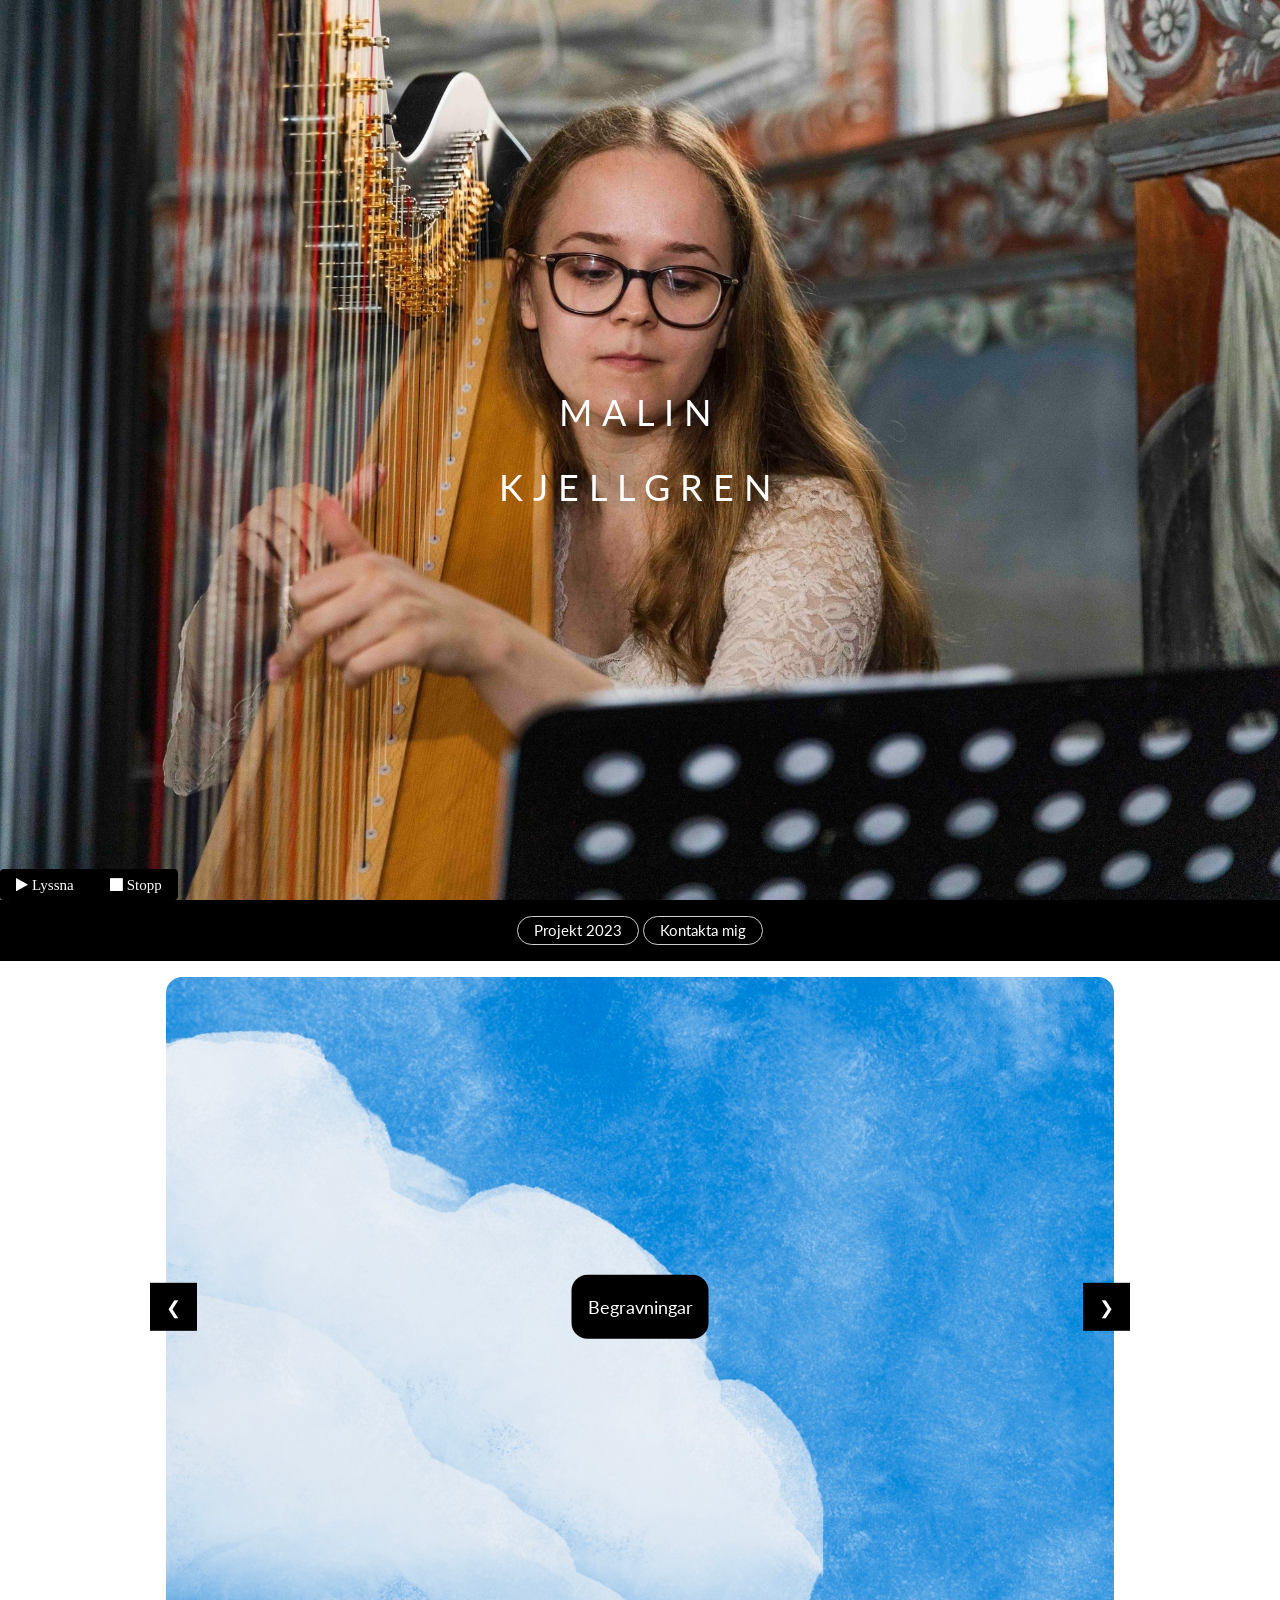
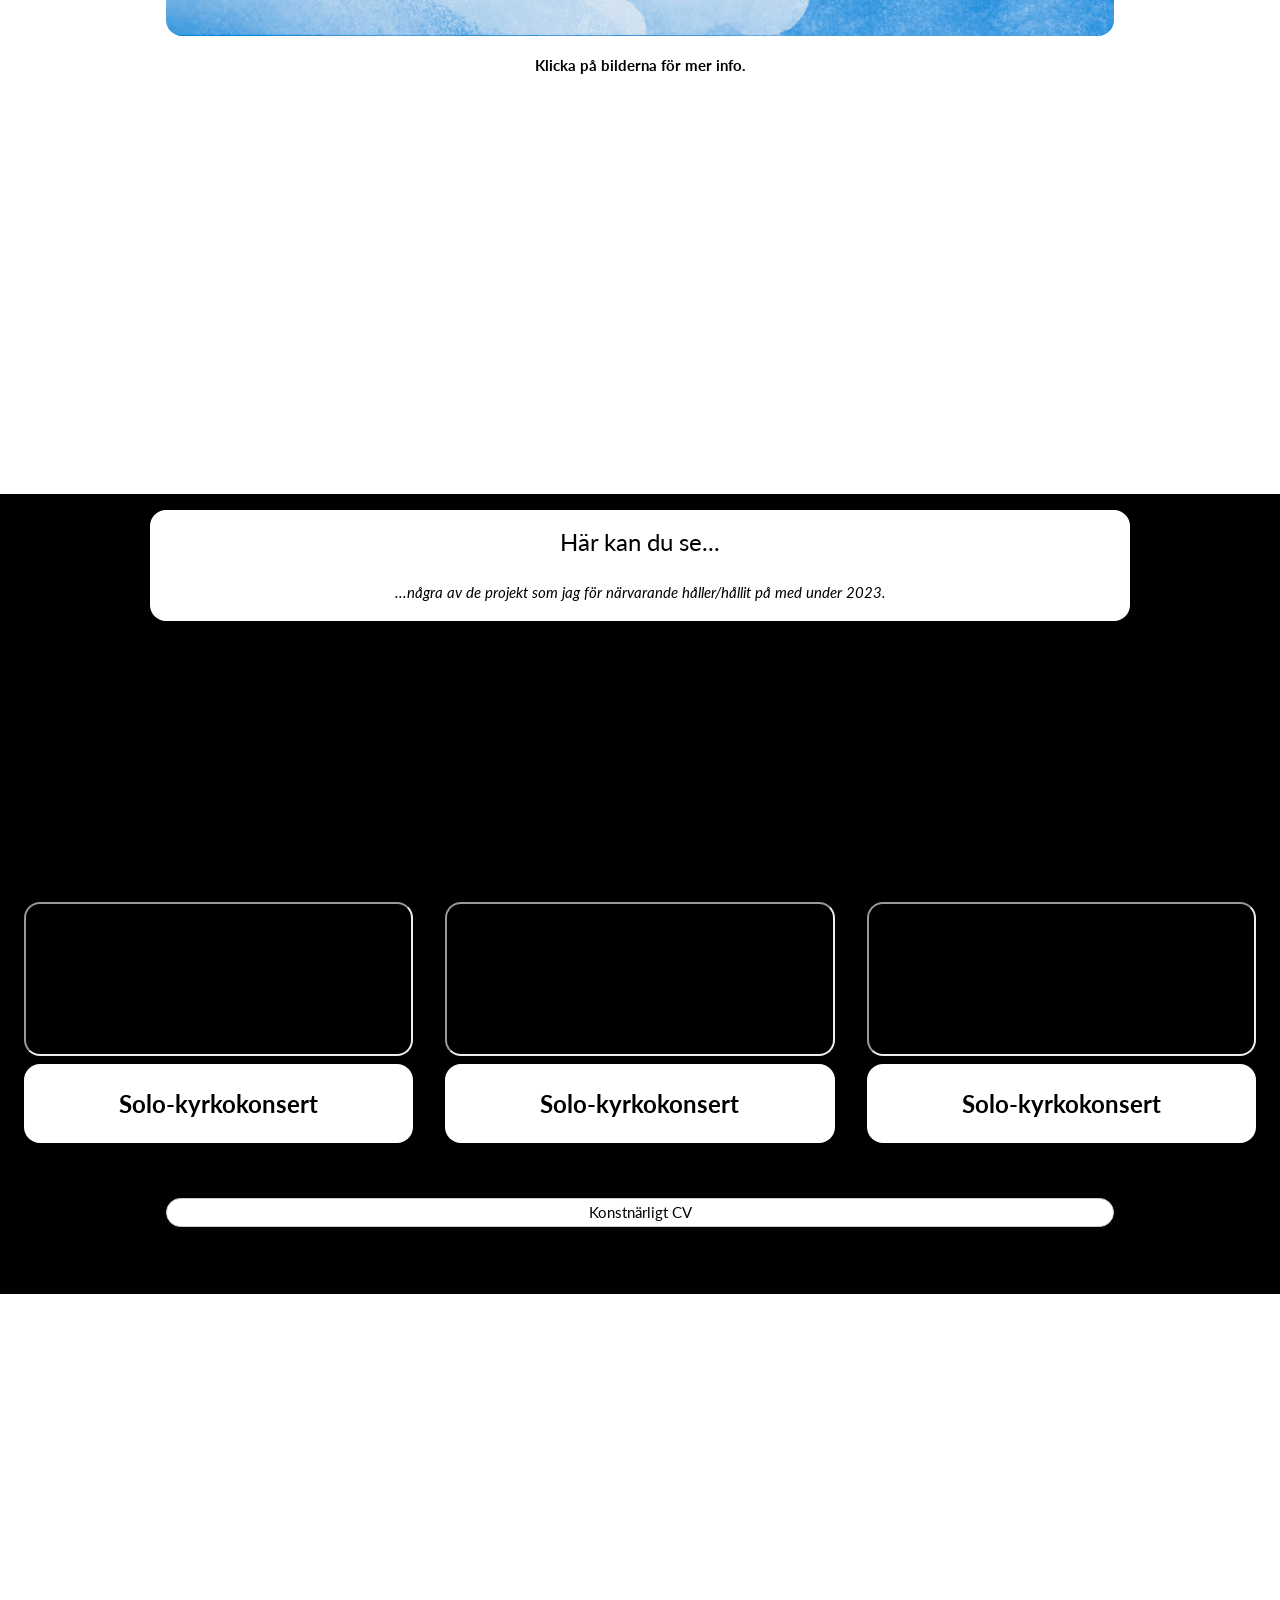
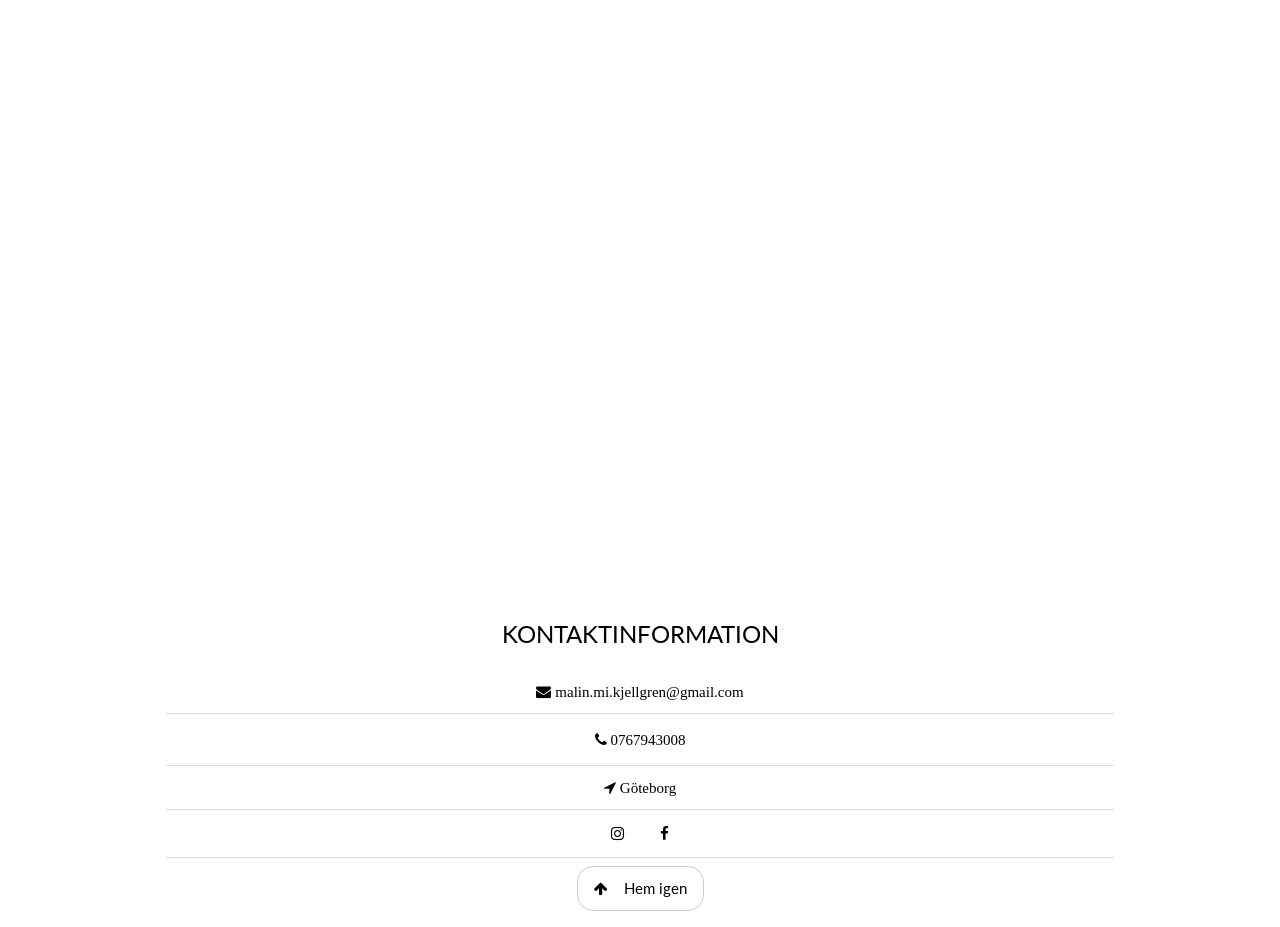
==== index.html @ 0e4f987b "Rename mainHemsida.html to index.html" ====
<!DOCTYPE html>
<html>
<head>
<script src="https://ajax.googleapis.com/ajax/libs/jquery/3.6.4/jquery.min.js"></script>
<title>Malin Kjellgren</title>
<meta charset="UTF-8">
<meta name="viewport" content="width=device-width, initial-scale=1">
<link rel="stylesheet" href="https://www.w3schools.com/w3css/4/w3.css">
<link rel="stylesheet" href="https://fonts.googleapis.com/css?family=Lato">
<link rel="stylesheet" href="https://cdnjs.cloudflare.com/ajax/libs/font-awesome/4.7.0/css/font-awesome.min.css">
<link rel="stylesheet" href="https://www.w3schools.com/lib/w3-colors-flat.css">
<link rel="stylesheet" href="https://www.w3schools.com/lib/w3-colors-metro.css">
<link rel="stylesheet" href="malin.css">

</head>
<body>




<!-- First Parallax Image with Logo Text -->
<div class="bgimg-1 w3-display-container" id="home">
<!-- knappar -->
<div class="w3-black w3-round w3-display-bottomleft">
    <audio id="audio">
      <source src="malinHarpaIfitsmagic.mp3" type="audio/mpeg">
    </audio>
    <button id="playPauseBTN" onclick="playPause()" class="fa fa-play w3-button w3-round-large w3-hover-white"> Lyssna</button>
    <button class="fa fa-stop w3-button w3-round-large w3-hover-white" onclick="stop()"> Stopp</button>
  </div>

  <div class="w3-display-middle" style="white-space:nowrap;">
    <!-- själva texten (malinkjellgren) -->
    <h1 class="w3-text-white w3-wide w3-animate-opacity w3-center">MALIN</h1>
    <h1 class="w3-text-white w3-wide w3-animate-opacity w3-center">KJELLGREN</h1>

  </div>
</div>

<!-- denna tar oss runt hemsidan -->

<div class="w3-top-middle w3-center w3-black " style="bottom:-16px">
  <a href="#portfolio" class="w3-black w3-hover-white w3-panel w3-border w3-round-xlarge w3-bar-item w3-button ">Projekt 2023</a>
  <a href="#kontakt" class="w3-panel w3-border w3-round-xlarge w3-black w3-hover-white w3-bar-item w3-button">Kontakta mig</a>
</div>

<!-- Container (About Section)
<div class="w3-container w3-white">
  <div class="w3-round w3-content w3-container w3-panel" id="mig">

    <h2 class="w3-center"><b>Jag spelar bland annat...</b></h2>
    </div>

        <!--javascr
    <p class="w3-center"><em>...Praesent tincidunt sed tellus ut rutrum. Sed vitae justo condimentum, porta lectus vitae, ultricies congue gravida diam non fringilla.</em></p>
-->



    <div class="w3-row"></div>

    </div>
  </div>


  <div class="w3-content w3-display-container">

  <div class="w3-display-container w3-margin mySlides w3-animate-fade">
    <a href="http://127.0.0.1:3000/exempel.html#begravningar"><img src="jpg/heaven2.jpg" class="w3-round-xlarge" style="width:100%">
    <div class="w3-black w3-round-xlarge w3-display-middle w3-large w3-container w3-padding-16 w3-text-white">
  Begravningar</a>
    </div>
  </div>

  <div class="w3-display-container mySlides w3-margin w3-animate-fade">
    <a href="http://127.0.0.1:3000/exempel.html#br%C3%B6llop"><img src="jpg/heaven3.jpg" class="w3-round-xlarge" style="width:100%">
    <div class="w3-black w3-round-xlarge w3-display-middle w3-large w3-container w3-padding-16 w3-text-white">
Bröllop</a>
    </div>
  </div>

  <div class="w3-display-container mySlides w3-margin w3-animate-fade">
    <a href="http://127.0.0.1:3000/exempel.html#dop"><img src="jpg/heaven.jpg" class="w3-round-xlarge" style="width:100%">
    <div class="w3-round-xlarge w3-black w3-display-middle w3-large w3-container w3-padding-16 w3-text-white">Konserter</a>
    </div>
  </div>





  <button class="w3-button w3-hover-white w3-display-left w3-black w3-large" onclick="plusDivs(-1)">&#10094;</button>
  <button class="w3-button w3-hover-white w3-display-right w3-large w3-black" onclick="plusDivs(1)">&#10095;</button>

  </div>

  <p class="w3-text-black w3-center"><b>Klicka på bilderna för mer info.</b></h2>
  </p>
<!-- vad gör jag?

<div class="w3-row-padding">
  <div class="w3-third w3-container w3-margin-bottom">
    <img src="/jpg/harpist.jpg" alt="Jag" style="width:100%" class="w3-opacity-min">
    <div class="w3-container w3-black w3-padding w3-round">
      <h3 class="w3-center w3-round-xlarge"><b>Begravningar</b></h3>
      <p><i>Praesent tincidunt sed tellus ut rutrum. Sed vitae justo condimentum, porta lectus vitae, ultricies congue gravida diam non fringilla.</i></p>
      <a class="w3-panel w3-border w3-round-xlarge w3-black w3-hover-white w3-bar-item w3-button" href="http://127.0.0.1:3000/malinHemsida20.html#begravningar">Läs mer...</a>
    </div>
  </div>

  <div class="w3-third w3-container w3-margin-bottom">
    <img src="/jpg/harpist.jpg" alt="Norway" style="width:100%" class="w3-round w3-opacity-min">
    <div class="w3-container w3-black w3-padding w3-round">
      <h3 class="w3-center w3-round-xlarge"><b>Dop</b></h3>
      <p><i>Praesent tincidunt sed tellus ut rutrum. Sed vitae justo condimentum, porta lectus vitae, ultricies congue gravida diam non fringilla.</i></p>
      <a class="w3-panel w3-border w3-round-xlarge w3-black w3-hover-white w3-bar-item w3-button" href="http://127.0.0.1:3000/malinHemsida20.html#bröllop">Läs mer...</a>
    </div>
  </div>

  <div class="w3-third w3-container w3-margin-bottom">
    <img src="/jpg/harpist.jpg" alt="Norway" style="width:100%" class="w3-opacity-min">
    <div class="w3-container w3-black w3-padding w3-round">
      <h3 class="w3-center w3-round-xlarge"><b>Konserter</b></h3>
      <p><i>Praesent tincidunt sed tellus ut rutrum. Sed vitae justo condimentum, porta lectus vitae, ultricies congue gravida diam non fringilla.</i></p>
      <a class="w3-panel w3-border w3-round-xlarge w3-black w3-hover-white w3-bar-item w3-button" href="http://127.0.0.1:3000/malinHemsida20.html#dop">Läs mer...</a>
    </div>
  </div>
</div>

-->


<!-- PROJEKT 2023 -->
<div id="portfolio" class="bgimg-2 w3-display-container">
  <div class="w3-display-middle">
    <span class="w3-xxlarge w3-text-white w3-wide">PROJEKT 2023</span>
  </div>
</div>


<div class="w3-black">

  <div class="bgimg-2 w3-container w3-black">
    <div class="w3-white w3-round-xlarge w3-content w3-container w3-panel" id="mig">

      <h3 class="w3-center">Här kan du se...</h3>

      <p class="w3-center"><em>...några av de projekt som jag för närvarande håller/hållit på med under 2023.</em></p>

    </div>
    </div>
    <div class="bgimg-2 w3-row-padding w3-black">
      <div class="w3-third w3-container w3-margin-bottom w3-padding">
        <iframe class="video w3-round-xlarge" src="https://www.youtube.com/embed/tgbNymZ7vqY" style="width:100%">
        </iframe>
        <div class="w3-container w3-white w3-padding w3-round-xlarge">
          <h3 class="w3-center w3-round-xlarge"><b>Solo-kyrkokonsert</b></h3>

        </div>
      </div>

      <div class="w3-third w3-container w3-margin-bottom w3-padding">
        <iframe class="video w3-round-xlarge" src="https://www.youtube.com/embed/tgbNymZ7vqY" style="width:100%">
        </iframe>
        <div class="w3-container w3-white w3-padding w3-round-xlarge">
          <h3 class="w3-center w3-round-xlarge"><b>Solo-kyrkokonsert</b></h3>
        </div>
      </div>

      <div class="w3-third w3-container w3-margin-bottom w3-padding">
        <iframe class="video w3-round-xlarge" src="https://www.youtube.com/embed/tgbNymZ7vqY" style="width:100%">
        </iframe>
        <div class="w3-container w3-white w3-padding w3-round-xlarge">
          <h3 class="w3-center w3-round-xlarge"><b>Solo-kyrkokonsert</b></h3>
        </div>
      </div>
      <div class="bgimg-3 w3-container w3-black">
        <div class="w3-round w3-content w3-container w3-panel" id="mig">

        <a href="http://127.0.0.1:3000/cv.html">  <p class="w3-white w3-center w3-hover-black w3-border w3-round-xlarge">Konstnärligt CV</p></a>
        </div>
    </div>
  </div>

</div>


    <!--javascr -->



    <div class="w3-row"></div>

    </div>
  </div>
  <!-- Responsive Grid. Four columns on tablets, laptops and desktops. Will stack on mobile devices/small screens (100% width) -->


  <!-- kanske länk till youtube-kanal?? -->

<!-- Third Parallax Image with Portfolio Text -->
<div id="kontakt" class="bgimg-1 w3-display-container w3-opacity">
  <div class="w3-display-middle">
     <span class="w3-center w3-xxlarge w3-text-white w3-wide">KONTAKTA MIG</span>
  </div>

</div>

<!-- Container (Contact Section) -->
<div class="w3-text-black w3-content w3-container w3-padding" id="contact">
  <h3 class="w3-center">KONTAKTINFORMATION</h3>
  <p class="w3-center"><em></em></p>
      <ul class="w3-ul w3-center">
    <li > <a class="fa fa-envelope" href="mailto:malin.mi.kjellgren@gmail.com"> malin.mi.kjellgren@gmail.com</a></li>
    <li ><a  href="tel:+07300303030"> <h1 class="fa fa-phone"> 0767943008</h1></a></li>
    <li > <a class="fa fa-location-arrow"> Göteborg</a></li>
    <li><a href="https://www.instagram.com" target="_blank" class="fa fa-instagram w3-button w3-round"></a> <a href="https://www.facebook.com" target="_blank" class="fa fa-facebook w3-button w3-round"></a></li>
    <li><a href="#home" class="w3-button w3-border w3-round-xlarge w3-hover-black"><i class="fa fa-arrow-up w3-margin-right"></i>Hem igen</a></li>
    </ul>


<script src="malinHemsida.js"></script>

<script>
$(document).ready(function(){
  $("#flip").click(function(){
    $("#panel").slideToggle("slow");
  });
});
</script>

<script>
var slideIndex = 1;
showDivs(slideIndex);

function plusDivs(n) {
  showDivs(slideIndex += n);
}

function showDivs(n) {
  var i;
  var x = document.getElementsByClassName("mySlides");
  if (n > x.length) {slideIndex = 1}
  if (n < 1) {slideIndex = x.length}
  for (i = 0; i < x.length; i++) {
     x[i].style.display = "none";
  }
  x[slideIndex-1].style.display = "block";
}

//spela ljud när man kommer in på hemsidan

var audio = document.getElementById("audio");
var playPauseBTN = document.getElementById("playPauseBTN");
var count = 0;

function playPause(){
  if(count == 0){
    count = 1;
    audio.play();
    playPauseBTN.innerHTML =" Pausa";
  }else{
    count = 0;
    audio.pause();
    playPauseBTN.innerHTML =" Lyssna";
  }
}


function stop(){
  playPause()
  audio.pause();
  audio.currentTime = 0;
  playPauseBTN.innerHTML = " Lyssna"
}



</script>
</body>
</html>
---- malin.css ----
body,h1,h2,h3,h4,h5,h6 {font-family: "Lato", sans-serif;}
body, html {
  height: 100%;
  color: #777;
  line-height: 1.8;
}

/* Create a Parallax Effect */
.bgimg-1, .bgimg-2, .bgimg-3 {
  background-attachment: fixed;
  background-position: center;
  background-repeat: no-repeat;
  background-size: cover;
}

/* First image (Logo. Full height) */
.bgimg-1 {
  background-image: url("jpg/harpist.jpg");
  min-height: 100%;

}

/*för slideshow*/
.mySlides {display:none;}

/* Second image (Portfolio) */
.bgimg-2 {
  background-image: url("jpg/heaven.jpg");
  min-height: 400px;
}

/* Third image (Contact) */
.bgimg-3 {
  background-image: url("jpg/heaven.jpg");
  min-height: 400px;
}

.w3-wide {letter-spacing: 10px;}
.w3-hover-opacity {cursor: pointer;}

a {
  text-decoration: none;
}
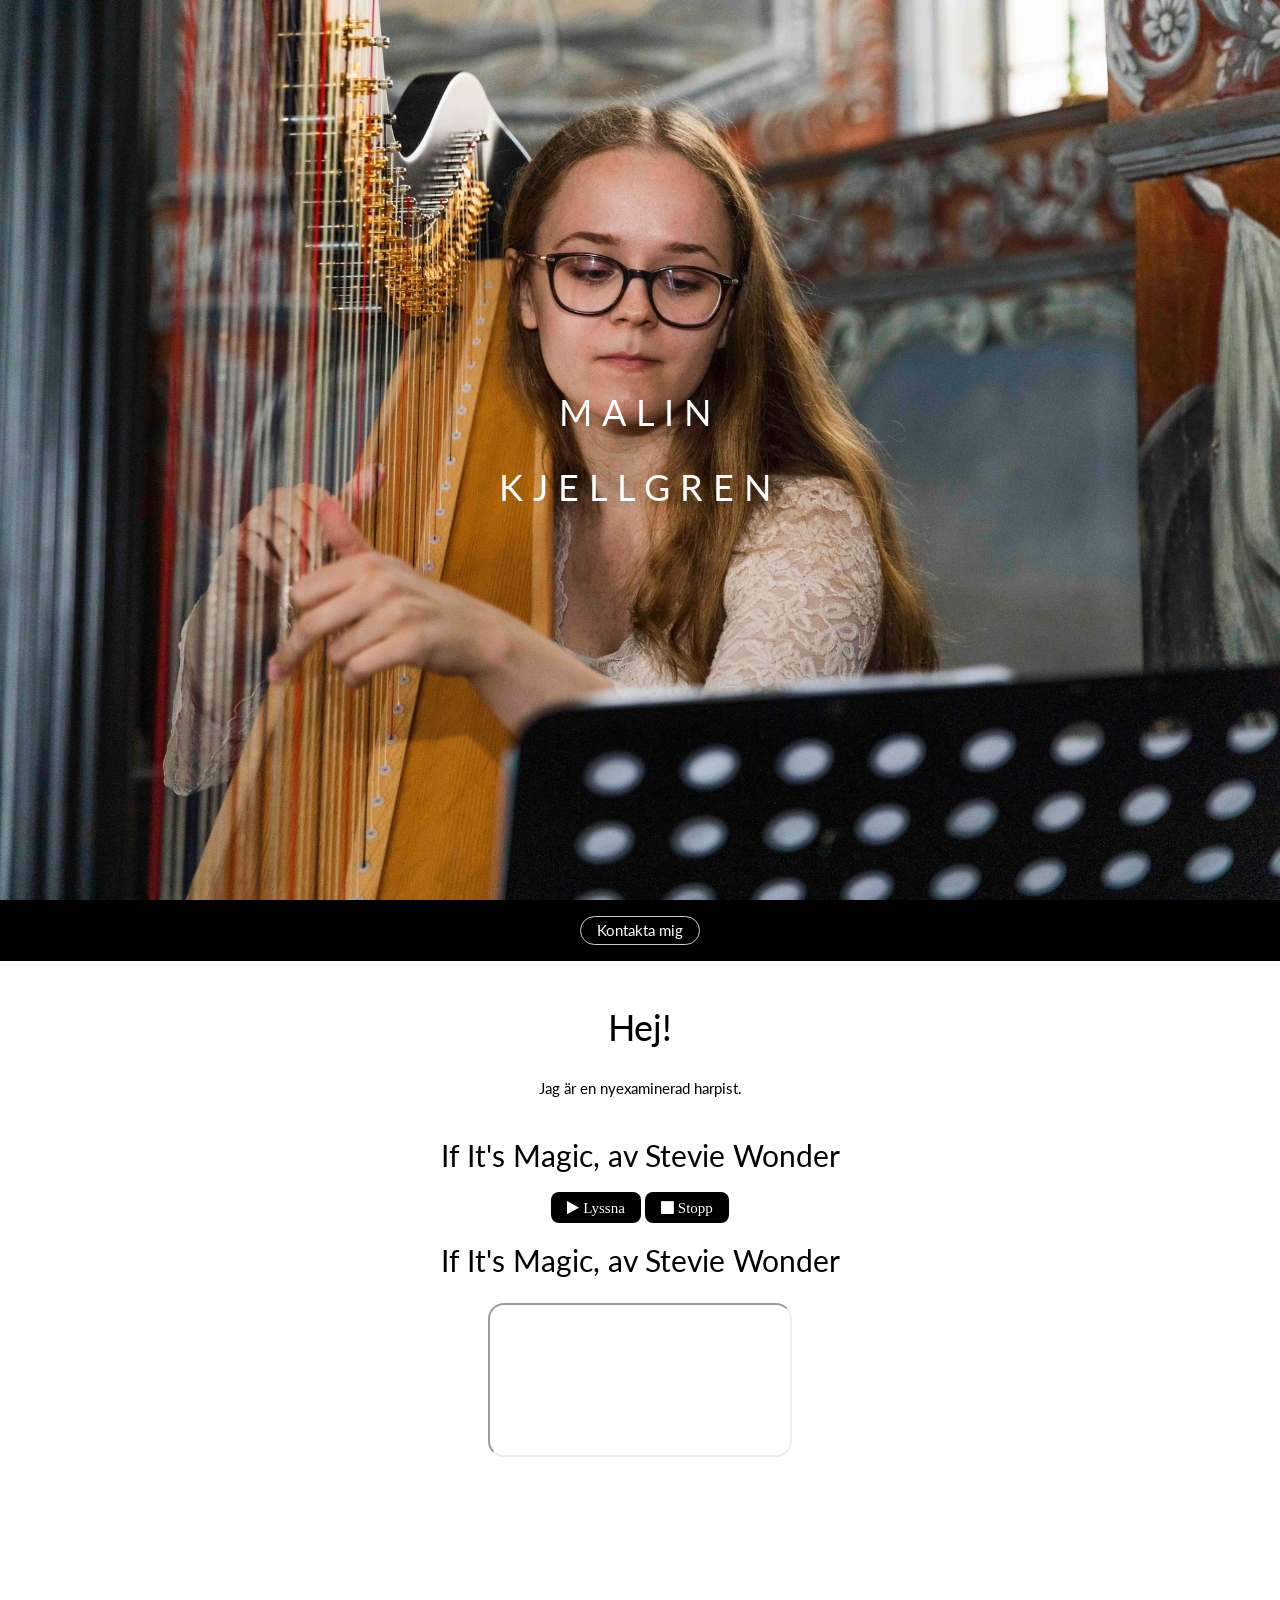
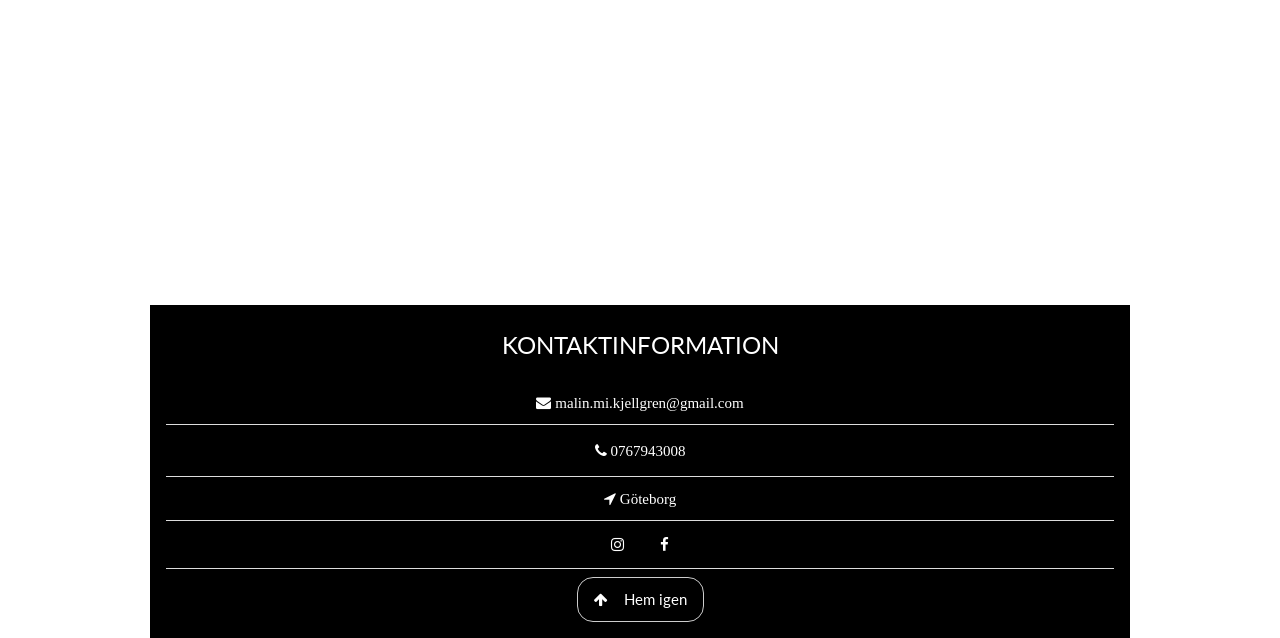
==== commit 7a0dee1c: "Rename mainHemsida.html to index.html" ====
--- a/index.html
+++ b/index.html
@@ -1,4 +1,3 @@
-
 <!DOCTYPE html>
 <html>
 <head>
@@ -22,13 +21,7 @@
 <!-- First Parallax Image with Logo Text -->
 <div class="bgimg-1 w3-display-container" id="home">
 <!-- knappar -->
-<div class="w3-black w3-round w3-display-bottomleft">
-    <audio id="audio">
-      <source src="malinHarpaIfitsmagic.mp3" type="audio/mpeg">
-    </audio>
-    <button id="playPauseBTN" onclick="playPause()" class="fa fa-play w3-button w3-round-large w3-hover-white"> Lyssna</button>
-    <button class="fa fa-stop w3-button w3-round-large w3-hover-white" onclick="stop()"> Stopp</button>
-  </div>
+
 
   <div class="w3-display-middle" style="white-space:nowrap;">
     <!-- själva texten (malinkjellgren) -->
@@ -41,149 +34,47 @@
 <!-- denna tar oss runt hemsidan -->
 
 <div class="w3-top-middle w3-center w3-black " style="bottom:-16px">
-  <a href="#portfolio" class="w3-black w3-hover-white w3-panel w3-border w3-round-xlarge w3-bar-item w3-button ">Projekt 2023</a>
   <a href="#kontakt" class="w3-panel w3-border w3-round-xlarge w3-black w3-hover-white w3-bar-item w3-button">Kontakta mig</a>
 </div>
 
-<!-- Container (About Section)
-<div class="w3-container w3-white">
-  <div class="w3-round w3-content w3-container w3-panel" id="mig">
-
-    <h2 class="w3-center"><b>Jag spelar bland annat...</b></h2>
-    </div>
-
-        <!--javascr
-    <p class="w3-center"><em>...Praesent tincidunt sed tellus ut rutrum. Sed vitae justo condimentum, porta lectus vitae, ultricies congue gravida diam non fringilla.</em></p>
--->
 
 
+  <div class="w3-display-container mySlides w3-margin w3-padding">
 
-    <div class="w3-row"></div>
+  <div class="w3-container">
+    <h1 class="w3-center w3-text-black">Hej!</h1>
+    <p class="w3-center w3-text-black">Jag är en nyexaminerad harpist.</p>
+  </div>
+
+
+    <div class="w3-container">
+      <h2 class="w3-center w3-text-black">If It's Magic, av Stevie Wonder</h2>
+
+      <div class="w3-center w3-round-xlarge w3-container">
+        <audio id="audio">
+          <source src="malinHarpaIfitsmagic.mp3" type="audio/mpeg">
+        </audio>
+        <button id="playPauseBTN" onclick="playPause()" class="fa fa-play w3-button w3-round-large w3-hover-white w3-black"> Lyssna</button>
+        <button class="fa fa-stop w3-button w3-round-large w3-hover-white w3-black" onclick="stop()"> Stopp</button>
+
+        </div>
+      </div>
+<h2 class="w3-center w3-text-black">If It's Magic, av Stevie Wonder</h2>
+<div class="w3-container w3-center w3-margin">
+
+
+      <iframe class="w3-round-xlarge" src="https://www.youtube.com/embed/tgbNymZ7vqY">
+              </iframe>
+</div>
 
     </div>
   </div>
 
-
-  <div class="w3-content w3-display-container">
-
-  <div class="w3-display-container w3-margin mySlides w3-animate-fade">
-    <a href="http://127.0.0.1:3000/exempel.html#begravningar"><img src="jpg/heaven2.jpg" class="w3-round-xlarge" style="width:100%">
-    <div class="w3-black w3-round-xlarge w3-display-middle w3-large w3-container w3-padding-16 w3-text-white">
-  Begravningar</a>
-    </div>
-  </div>
-
-  <div class="w3-display-container mySlides w3-margin w3-animate-fade">
-    <a href="http://127.0.0.1:3000/exempel.html#br%C3%B6llop"><img src="jpg/heaven3.jpg" class="w3-round-xlarge" style="width:100%">
-    <div class="w3-black w3-round-xlarge w3-display-middle w3-large w3-container w3-padding-16 w3-text-white">
-Bröllop</a>
-    </div>
-  </div>
-
-  <div class="w3-display-container mySlides w3-margin w3-animate-fade">
-    <a href="http://127.0.0.1:3000/exempel.html#dop"><img src="jpg/heaven.jpg" class="w3-round-xlarge" style="width:100%">
-    <div class="w3-round-xlarge w3-black w3-display-middle w3-large w3-container w3-padding-16 w3-text-white">Konserter</a>
-    </div>
   </div>
 
 
 
-
-
-  <button class="w3-button w3-hover-white w3-display-left w3-black w3-large" onclick="plusDivs(-1)">&#10094;</button>
-  <button class="w3-button w3-hover-white w3-display-right w3-large w3-black" onclick="plusDivs(1)">&#10095;</button>
-
-  </div>
-
-  <p class="w3-text-black w3-center"><b>Klicka på bilderna för mer info.</b></h2>
-  </p>
-<!-- vad gör jag?
-
-<div class="w3-row-padding">
-  <div class="w3-third w3-container w3-margin-bottom">
-    <img src="/jpg/harpist.jpg" alt="Jag" style="width:100%" class="w3-opacity-min">
-    <div class="w3-container w3-black w3-padding w3-round">
-      <h3 class="w3-center w3-round-xlarge"><b>Begravningar</b></h3>
-      <p><i>Praesent tincidunt sed tellus ut rutrum. Sed vitae justo condimentum, porta lectus vitae, ultricies congue gravida diam non fringilla.</i></p>
-      <a class="w3-panel w3-border w3-round-xlarge w3-black w3-hover-white w3-bar-item w3-button" href="http://127.0.0.1:3000/malinHemsida20.html#begravningar">Läs mer...</a>
-    </div>
-  </div>
-
-  <div class="w3-third w3-container w3-margin-bottom">
-    <img src="/jpg/harpist.jpg" alt="Norway" style="width:100%" class="w3-round w3-opacity-min">
-    <div class="w3-container w3-black w3-padding w3-round">
-      <h3 class="w3-center w3-round-xlarge"><b>Dop</b></h3>
-      <p><i>Praesent tincidunt sed tellus ut rutrum. Sed vitae justo condimentum, porta lectus vitae, ultricies congue gravida diam non fringilla.</i></p>
-      <a class="w3-panel w3-border w3-round-xlarge w3-black w3-hover-white w3-bar-item w3-button" href="http://127.0.0.1:3000/malinHemsida20.html#bröllop">Läs mer...</a>
-    </div>
-  </div>
-
-  <div class="w3-third w3-container w3-margin-bottom">
-    <img src="/jpg/harpist.jpg" alt="Norway" style="width:100%" class="w3-opacity-min">
-    <div class="w3-container w3-black w3-padding w3-round">
-      <h3 class="w3-center w3-round-xlarge"><b>Konserter</b></h3>
-      <p><i>Praesent tincidunt sed tellus ut rutrum. Sed vitae justo condimentum, porta lectus vitae, ultricies congue gravida diam non fringilla.</i></p>
-      <a class="w3-panel w3-border w3-round-xlarge w3-black w3-hover-white w3-bar-item w3-button" href="http://127.0.0.1:3000/malinHemsida20.html#dop">Läs mer...</a>
-    </div>
-  </div>
-</div>
-
--->
-
-
 <!-- PROJEKT 2023 -->
-<div id="portfolio" class="bgimg-2 w3-display-container">
-  <div class="w3-display-middle">
-    <span class="w3-xxlarge w3-text-white w3-wide">PROJEKT 2023</span>
-  </div>
-</div>
-
-
-<div class="w3-black">
-
-  <div class="bgimg-2 w3-container w3-black">
-    <div class="w3-white w3-round-xlarge w3-content w3-container w3-panel" id="mig">
-
-      <h3 class="w3-center">Här kan du se...</h3>
-
-      <p class="w3-center"><em>...några av de projekt som jag för närvarande håller/hållit på med under 2023.</em></p>
-
-    </div>
-    </div>
-    <div class="bgimg-2 w3-row-padding w3-black">
-      <div class="w3-third w3-container w3-margin-bottom w3-padding">
-        <iframe class="video w3-round-xlarge" src="https://www.youtube.com/embed/tgbNymZ7vqY" style="width:100%">
-        </iframe>
-        <div class="w3-container w3-white w3-padding w3-round-xlarge">
-          <h3 class="w3-center w3-round-xlarge"><b>Solo-kyrkokonsert</b></h3>
-
-        </div>
-      </div>
-
-      <div class="w3-third w3-container w3-margin-bottom w3-padding">
-        <iframe class="video w3-round-xlarge" src="https://www.youtube.com/embed/tgbNymZ7vqY" style="width:100%">
-        </iframe>
-        <div class="w3-container w3-white w3-padding w3-round-xlarge">
-          <h3 class="w3-center w3-round-xlarge"><b>Solo-kyrkokonsert</b></h3>
-        </div>
-      </div>
-
-      <div class="w3-third w3-container w3-margin-bottom w3-padding">
-        <iframe class="video w3-round-xlarge" src="https://www.youtube.com/embed/tgbNymZ7vqY" style="width:100%">
-        </iframe>
-        <div class="w3-container w3-white w3-padding w3-round-xlarge">
-          <h3 class="w3-center w3-round-xlarge"><b>Solo-kyrkokonsert</b></h3>
-        </div>
-      </div>
-      <div class="bgimg-3 w3-container w3-black">
-        <div class="w3-round w3-content w3-container w3-panel" id="mig">
-
-        <a href="http://127.0.0.1:3000/cv.html">  <p class="w3-white w3-center w3-hover-black w3-border w3-round-xlarge">Konstnärligt CV</p></a>
-        </div>
-    </div>
-  </div>
-
-</div>
 
 
     <!--javascr -->
@@ -200,15 +91,16 @@
   <!-- kanske länk till youtube-kanal?? -->
 
 <!-- Third Parallax Image with Portfolio Text -->
-<div id="kontakt" class="bgimg-1 w3-display-container w3-opacity">
+<div id="kontakt" class="bgimg-2 w3-display-container w3-opacity">
   <div class="w3-display-middle">
      <span class="w3-center w3-xxlarge w3-text-white w3-wide">KONTAKTA MIG</span>
+
+
   </div>
-
 </div>
 
 <!-- Container (Contact Section) -->
-<div class="w3-text-black w3-content w3-container w3-padding" id="contact">
+<div class="w3-black w3-content w3-container w3-padding" id="contact">
   <h3 class="w3-center">KONTAKTINFORMATION</h3>
   <p class="w3-center"><em></em></p>
       <ul class="w3-ul w3-center">
@@ -218,7 +110,7 @@
     <li><a href="https://www.instagram.com" target="_blank" class="fa fa-instagram w3-button w3-round"></a> <a href="https://www.facebook.com" target="_blank" class="fa fa-facebook w3-button w3-round"></a></li>
     <li><a href="#home" class="w3-button w3-border w3-round-xlarge w3-hover-black"><i class="fa fa-arrow-up w3-margin-right"></i>Hem igen</a></li>
     </ul>
-
+  </div>
 
 <script src="malinHemsida.js"></script>
 
--- a/malin.css
+++ b/malin.css
@@ -25,7 +25,7 @@
 
 /* Second image (Portfolio) */
 .bgimg-2 {
-  background-image: url("jpg/heaven.jpg");
+  background-image: url("jpg/harpist.jpg");
   min-height: 400px;
 }
 
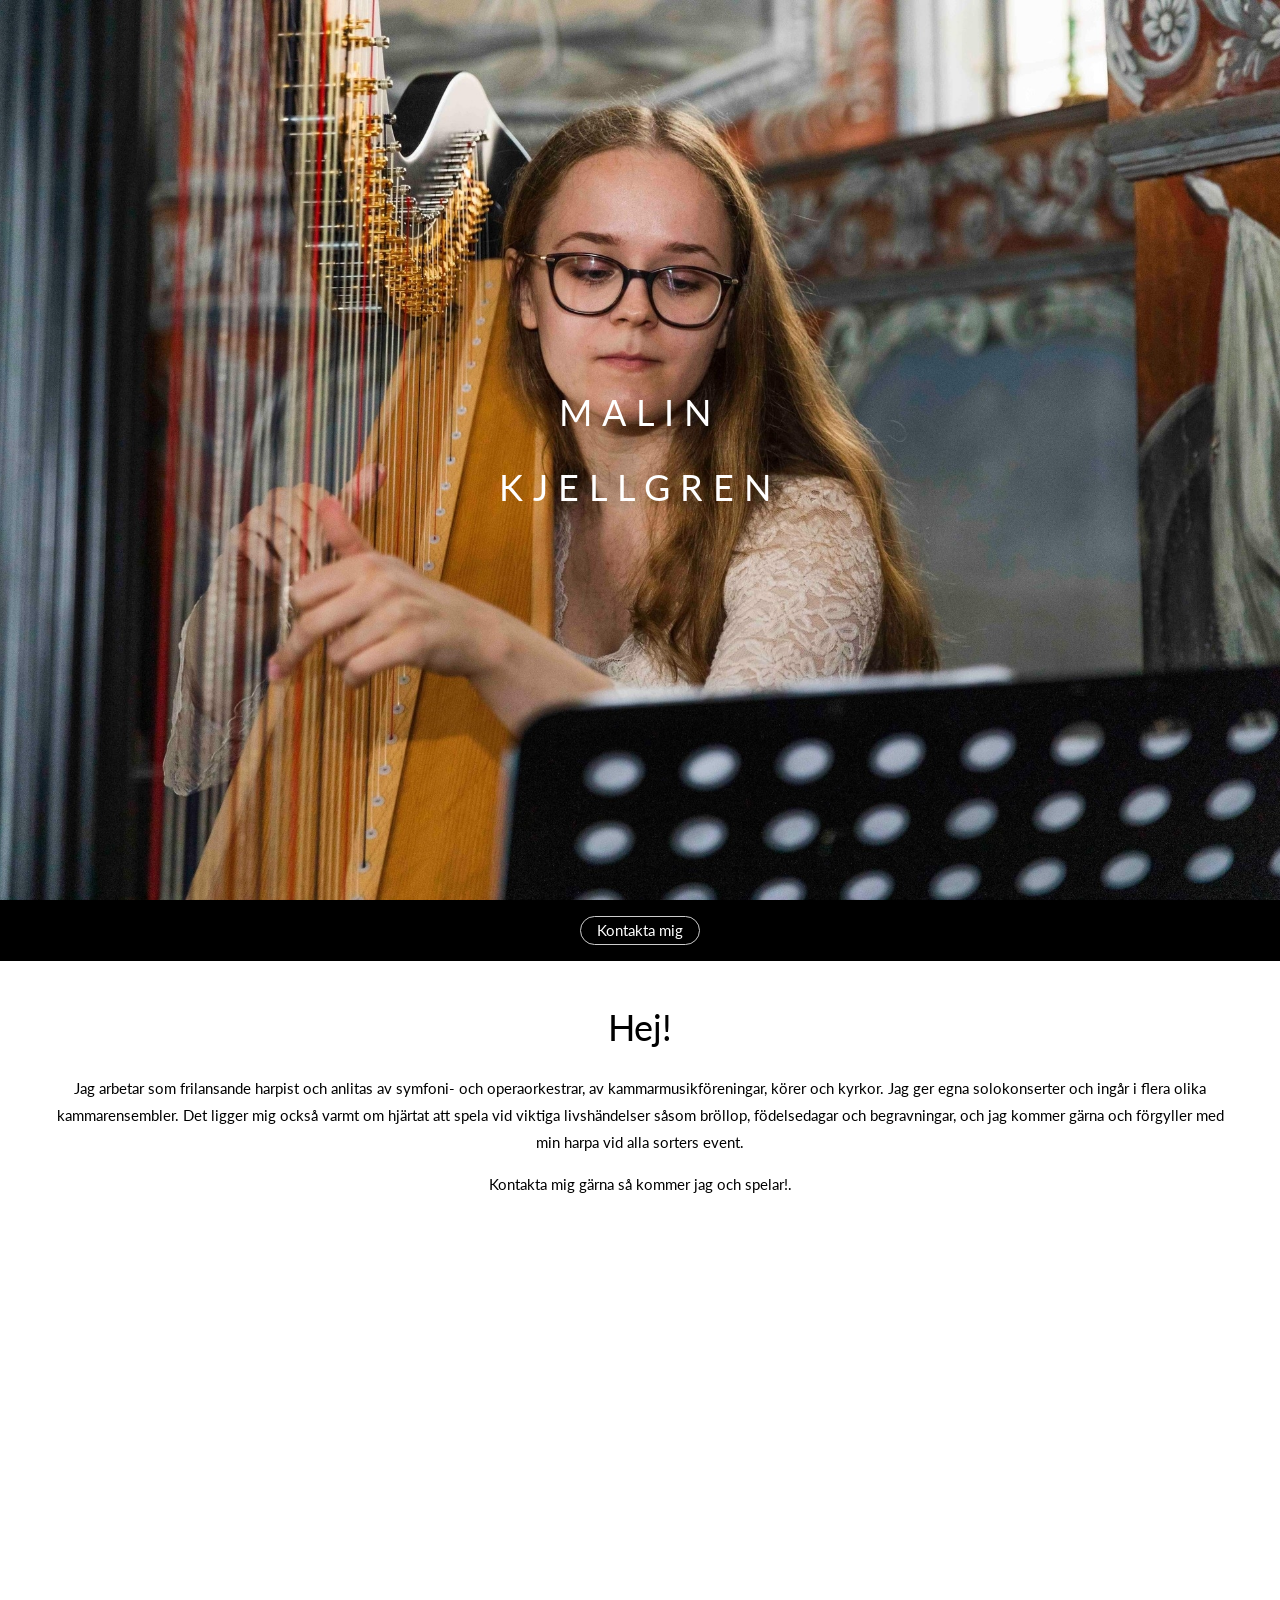
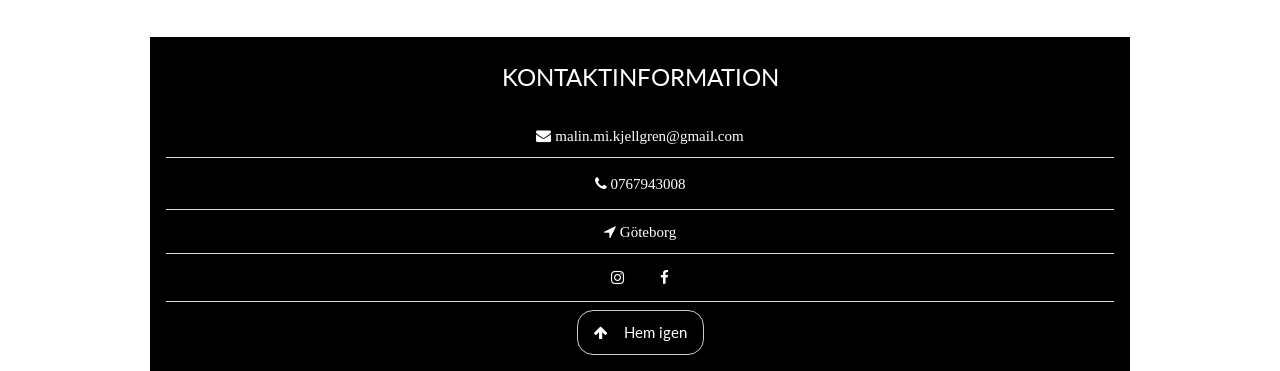
==== commit 2df32860: "Update index.html" ====
--- a/index.html
+++ b/index.html
@@ -43,10 +43,20 @@
 
   <div class="w3-container">
     <h1 class="w3-center w3-text-black">Hej!</h1>
-    <p class="w3-center w3-text-black">Jag är en nyexaminerad harpist.</p>
+    <p class="w3-center w3-text-black">Jag arbetar som frilansande harpist och anlitas av
+symfoni- och operaorkestrar, av
+kammarmusikföreningar, körer och kyrkor.
+Jag ger egna solokonserter och ingår i flera olika
+kammarensembler.
+Det ligger mig också varmt om hjärtat att spela vid
+viktiga livshändelser såsom bröllop, födelsedagar och
+begravningar, och jag kommer gärna och förgyller
+med min harpa vid alla sorters event.
+</p>
+    <p class="w3-center w3-text-black"> Kontakta mig gärna så kommer jag och spelar!. </p>
   </div>
 
-
+<!--
     <div class="w3-container">
       <h2 class="w3-center w3-text-black">If It's Magic, av Stevie Wonder</h2>
 
@@ -72,7 +82,7 @@
 
   </div>
 
-
+-->
 
 <!-- PROJEKT 2023 -->
 
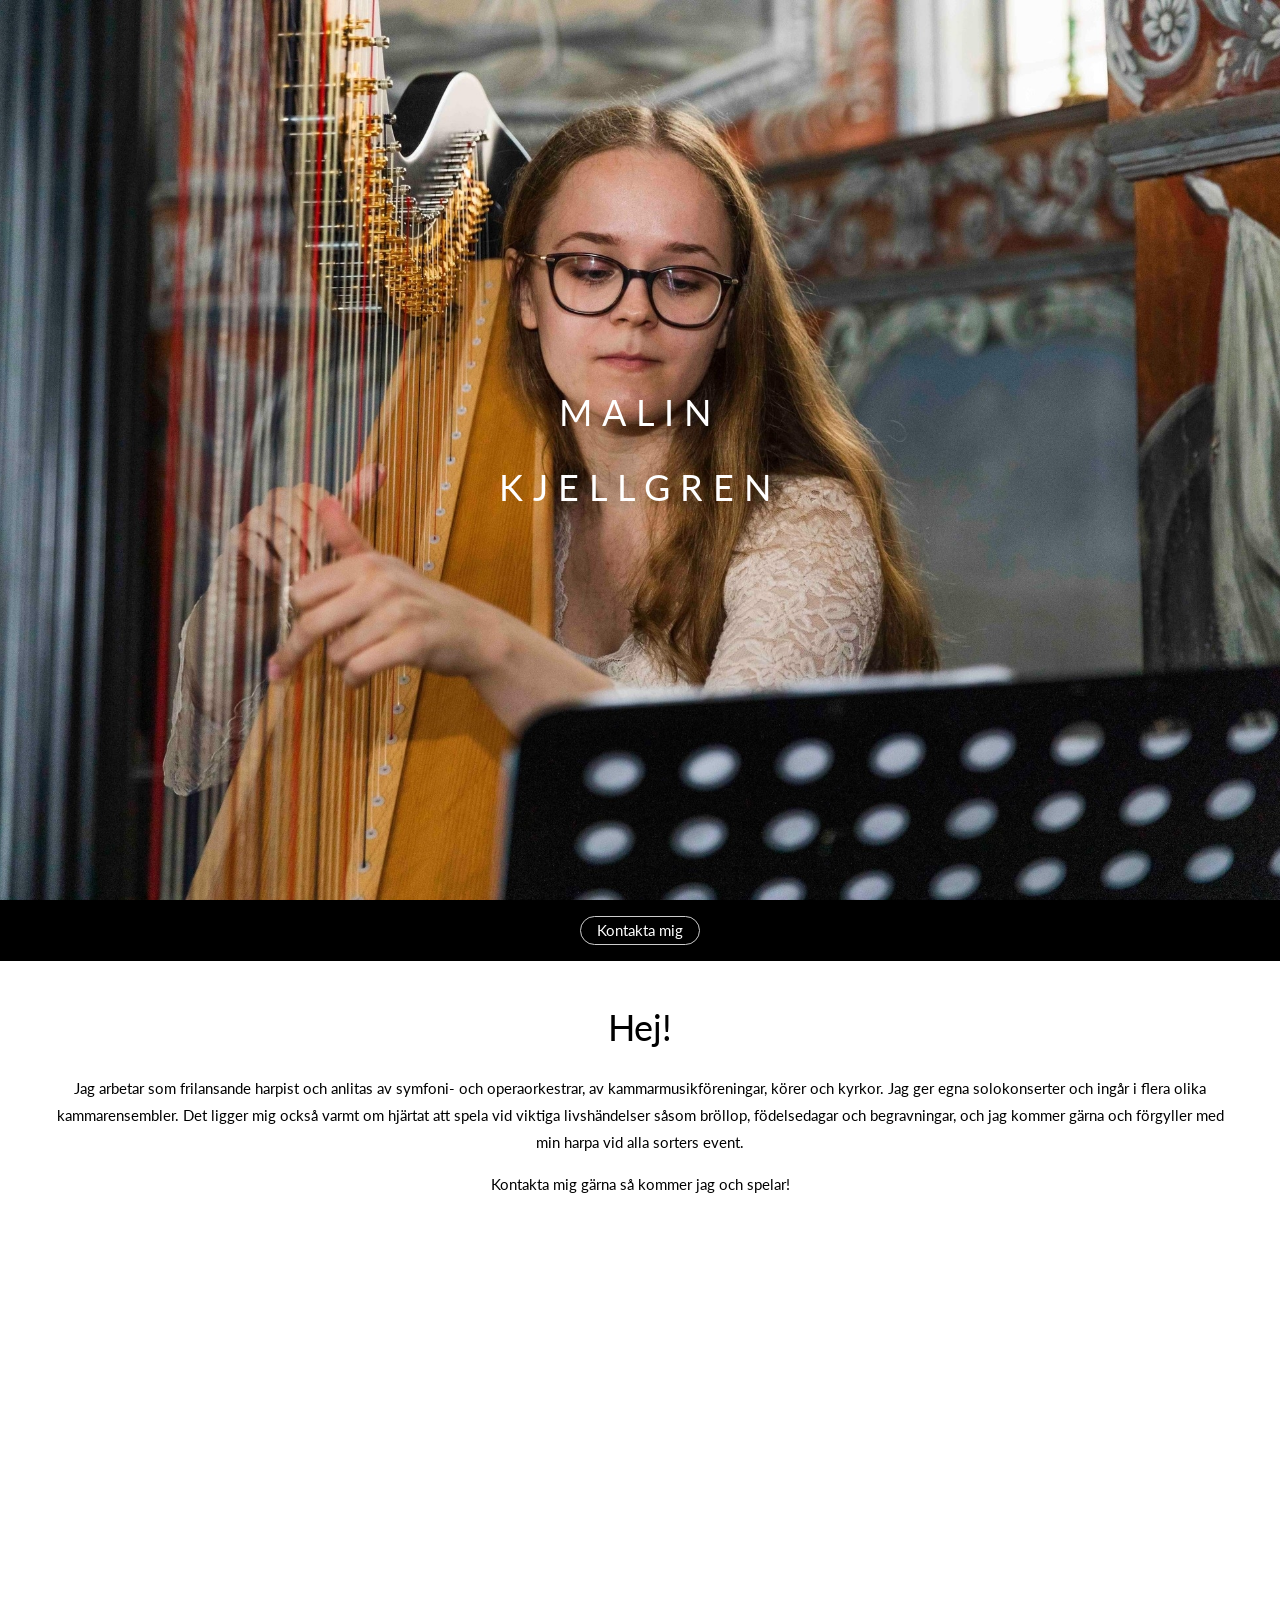
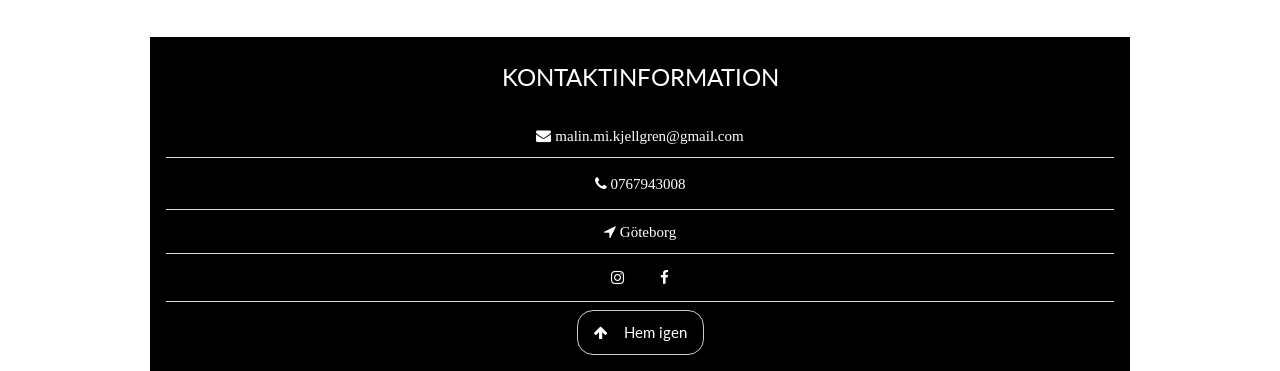
==== commit 8ec33419: "image change" ====
--- a/index.html
+++ b/index.html
@@ -19,7 +19,7 @@
 
 
 <!-- First Parallax Image with Logo Text -->
-<div class="bgimg-1 w3-display-container" id="home">
+<div class="bgimg-1 w3-display-container w3-image" id="home">
 <!-- knappar -->
 
 
@@ -53,7 +53,7 @@
 begravningar, och jag kommer gärna och förgyller
 med min harpa vid alla sorters event.
 </p>
-    <p class="w3-center w3-text-black"> Kontakta mig gärna så kommer jag och spelar!. </p>
+    <p class="w3-center w3-text-black"> Kontakta mig gärna så kommer jag och spelar! </p>
   </div>
 
 <!--
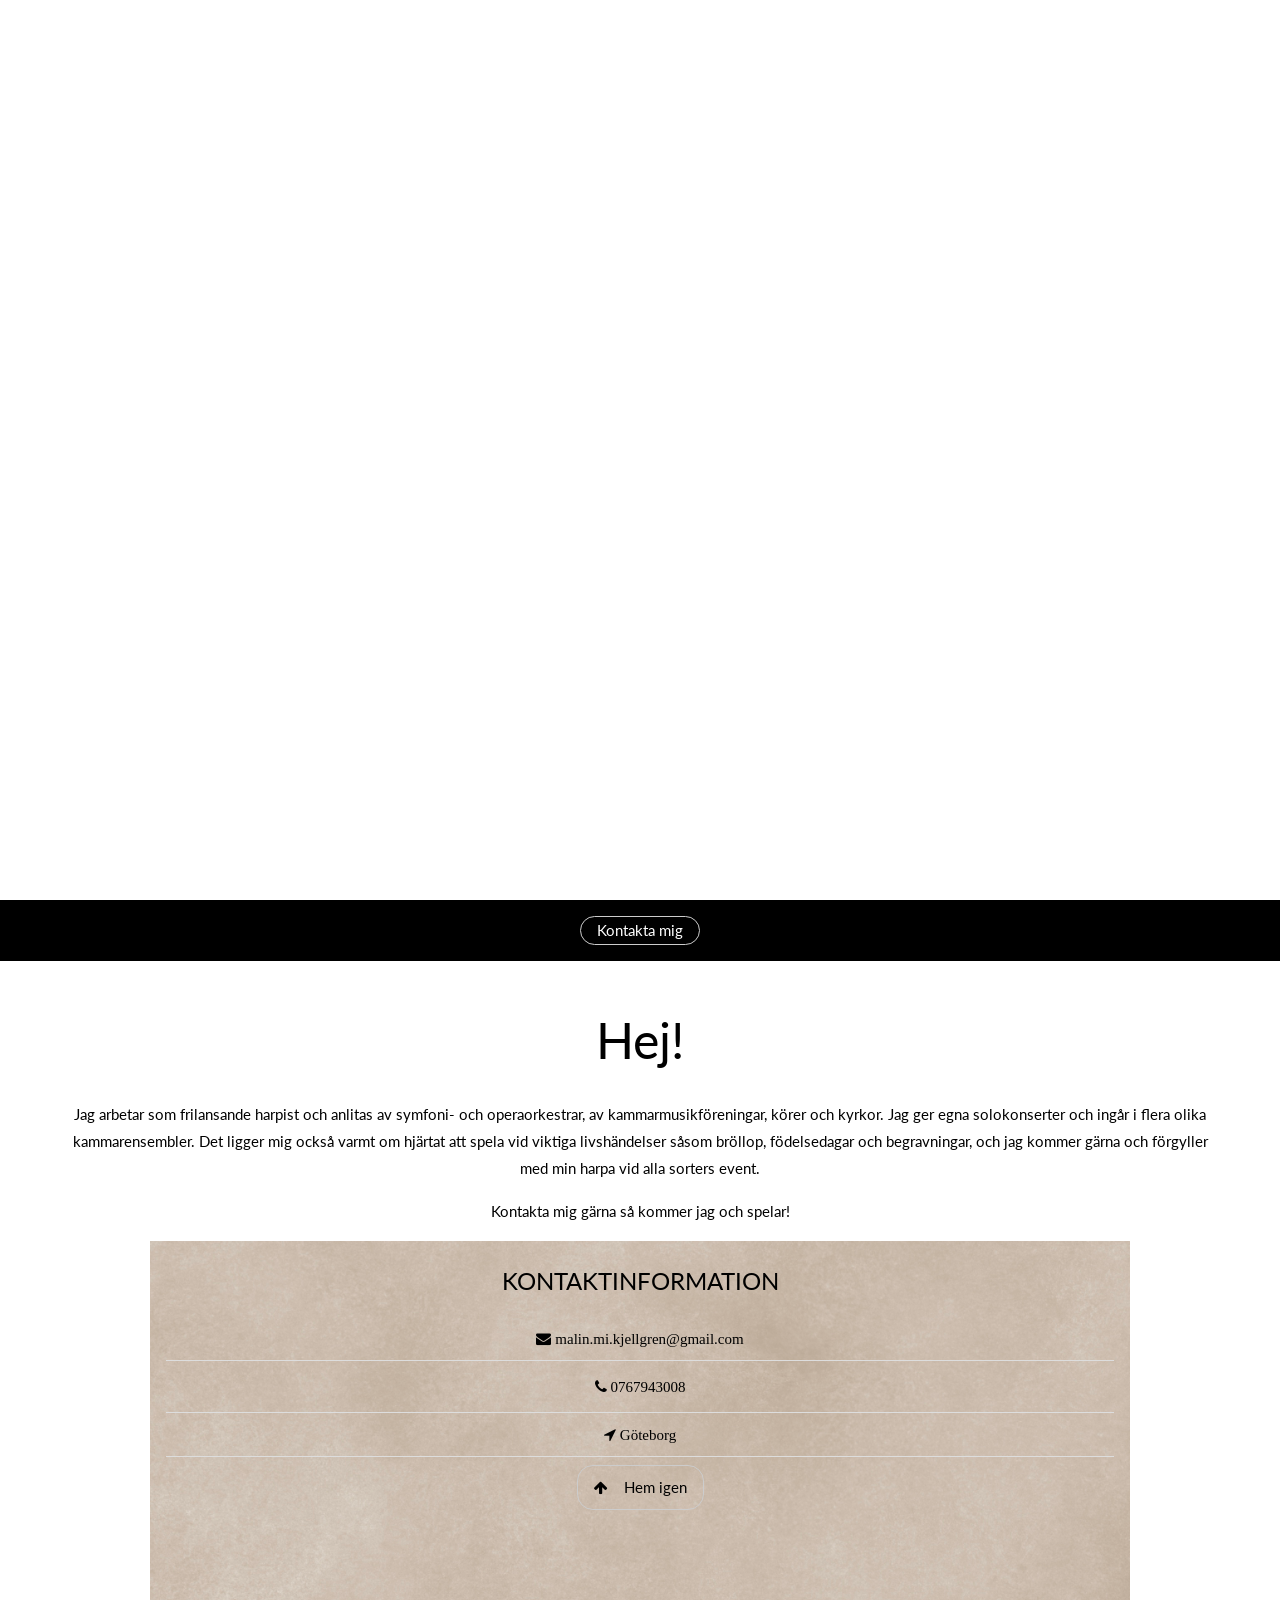
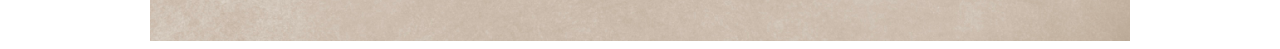
==== commit d8073269: "stora ändringar" ====
--- a/index.html
+++ b/index.html
@@ -36,25 +36,45 @@
 <div class="w3-top-middle w3-center w3-black " style="bottom:-16px">
   <a href="#kontakt" class="w3-panel w3-border w3-round-xlarge w3-black w3-hover-white w3-bar-item w3-button">Kontakta mig</a>
 </div>
-
+<!--
+  <a href="#inspelningar" class="w3-panel w3-border w3-round-xlarge w3-black w3-hover-white w3-bar-item w3-button">Inspelningar</a>
+
+-->
 
 
   <div class="w3-display-container mySlides w3-margin w3-padding">
 
   <div class="w3-container">
     <h1 class="w3-center w3-text-black">Hej!</h1>
-    <p class="w3-center w3-text-black">Jag arbetar som frilansande harpist och anlitas av
-symfoni- och operaorkestrar, av
-kammarmusikföreningar, körer och kyrkor.
-Jag ger egna solokonserter och ingår i flera olika
-kammarensembler.
-Det ligger mig också varmt om hjärtat att spela vid
-viktiga livshändelser såsom bröllop, födelsedagar och
-begravningar, och jag kommer gärna och förgyller
-med min harpa vid alla sorters event.
-</p>
+
+  <div class="w3-display-container w3-margin">
+
+    <p class="w3-center w3-text-black">Jag arbetar som frilansande harpist och anlitas av symfoni- och operaorkestrar, av kammarmusikföreningar, körer och kyrkor. Jag ger egna solokonserter och ingår i flera olika kammarensembler. Det ligger mig också varmt om hjärtat att spela vid viktiga livshändelser såsom bröllop, födelsedagar och begravningar, och jag kommer gärna och förgyller med min harpa vid alla sorters event. </p>
+  </div>
     <p class="w3-center w3-text-black"> Kontakta mig gärna så kommer jag och spelar! </p>
   </div>
+
+<!-- musikvideos
+<div id="inspelningar" class="w3-top-middle w3-center w3-black bgimg-3" style="bottom:-16px">
+
+<span class="w3-center w3-xxlarge w3-text-white w3-wide">INSPELNINGAR</span>
+
+<div class="w3-padding bgimg-4 w3-image">
+  <h2 class="w3-text-white">(kommer snart)</h2>
+  <iframe class="w3-black w3-opacity-min" width="60%" height="345" src="">
+  </iframe>
+  <h2 class="w3-text-white">(kommer snart)</h2>
+  <iframe class="w3-black w3-opacity-min" width="60%" height="345" src="">
+  </iframe>
+  <h2 class="w3-text-white">(kommer snart)</h2>
+  <iframe class="w3-black w3-opacity-min" width="60%" height="345" src="">
+  </iframe>
+</div>
+</div>
+
+-->
+
+
 
 <!--
     <div class="w3-container">
@@ -91,33 +111,31 @@
 
 
 
-    <div class="w3-row"></div>
-
-    </div>
-  </div>
   <!-- Responsive Grid. Four columns on tablets, laptops and desktops. Will stack on mobile devices/small screens (100% width) -->
 
 
   <!-- kanske länk till youtube-kanal?? -->
 
-<!-- Third Parallax Image with Portfolio Text -->
-<div id="kontakt" class="bgimg-2 w3-display-container w3-opacity">
+<!-- Third Parallax Image with Portfolio Text
+<div id="kontakt" class="bgimg-3 w3-display-container w3-image">
   <div class="w3-display-middle">
      <span class="w3-center w3-xxlarge w3-text-white w3-wide">KONTAKTA MIG</span>
 
 
   </div>
 </div>
-
+-->
 <!-- Container (Contact Section) -->
-<div class="w3-black w3-content w3-container w3-padding" id="contact">
+<div id="kontakt" class="w3-white w3-content w3-container w3-padding bgimg-3" id="contact">
   <h3 class="w3-center">KONTAKTINFORMATION</h3>
   <p class="w3-center"><em></em></p>
       <ul class="w3-ul w3-center">
     <li > <a class="fa fa-envelope" href="mailto:malin.mi.kjellgren@gmail.com"> malin.mi.kjellgren@gmail.com</a></li>
-    <li ><a  href="tel:+07300303030"> <h1 class="fa fa-phone"> 0767943008</h1></a></li>
+    <li ><a  href="tel:+46767943008"> <h1 class="fa fa-phone"> 0767943008</h1></a></li>
     <li > <a class="fa fa-location-arrow"> Göteborg</a></li>
+    <!--
     <li><a href="https://www.instagram.com" target="_blank" class="fa fa-instagram w3-button w3-round"></a> <a href="https://www.facebook.com" target="_blank" class="fa fa-facebook w3-button w3-round"></a></li>
+    -->
     <li><a href="#home" class="w3-button w3-border w3-round-xlarge w3-hover-black"><i class="fa fa-arrow-up w3-margin-right"></i>Hem igen</a></li>
     </ul>
   </div>
--- a/malin.css
+++ b/malin.css
@@ -1,23 +1,27 @@
 body,h1,h2,h3,h4,h5,h6 {font-family: "Lato", sans-serif;}
 body, html {
   height: 100%;
-  color: #777;
+  color: black;
   line-height: 1.8;
 }
 
+h1 {
+  font-size: 50px;
+}
+
 /* Create a Parallax Effect */
-.bgimg-1, .bgimg-2, .bgimg-3 {
-  background-attachment: fixed;
+.bgimg-1, .bgimg-2, .bgimg-3, .bgimg-4 {
   background-position: center;
   background-repeat: no-repeat;
   background-size: cover;
 }
 
+
+
 /* First image (Logo. Full height) */
 .bgimg-1 {
-  background-image: url("jpg/harpist.jpg");
+  background-image: url("jpg/harpist2.jpg");
   min-height: 100%;
-
 }
 
 /*för slideshow*/
@@ -25,16 +29,19 @@
 
 /* Second image (Portfolio) */
 .bgimg-2 {
-  background-image: url("jpg/harpist.jpg");
+  background-image: url("jpg/bakgrund.jpg");
   min-height: 400px;
 }
 
 /* Third image (Contact) */
 .bgimg-3 {
-  background-image: url("jpg/heaven.jpg");
+  background-image: url("jpg/bakgrund6.jpg");
   min-height: 400px;
 }
 
+.bgimg-4 {
+  background-image: url("jpg/harpist3.jpg")
+}
 .w3-wide {letter-spacing: 10px;}
 .w3-hover-opacity {cursor: pointer;}
 
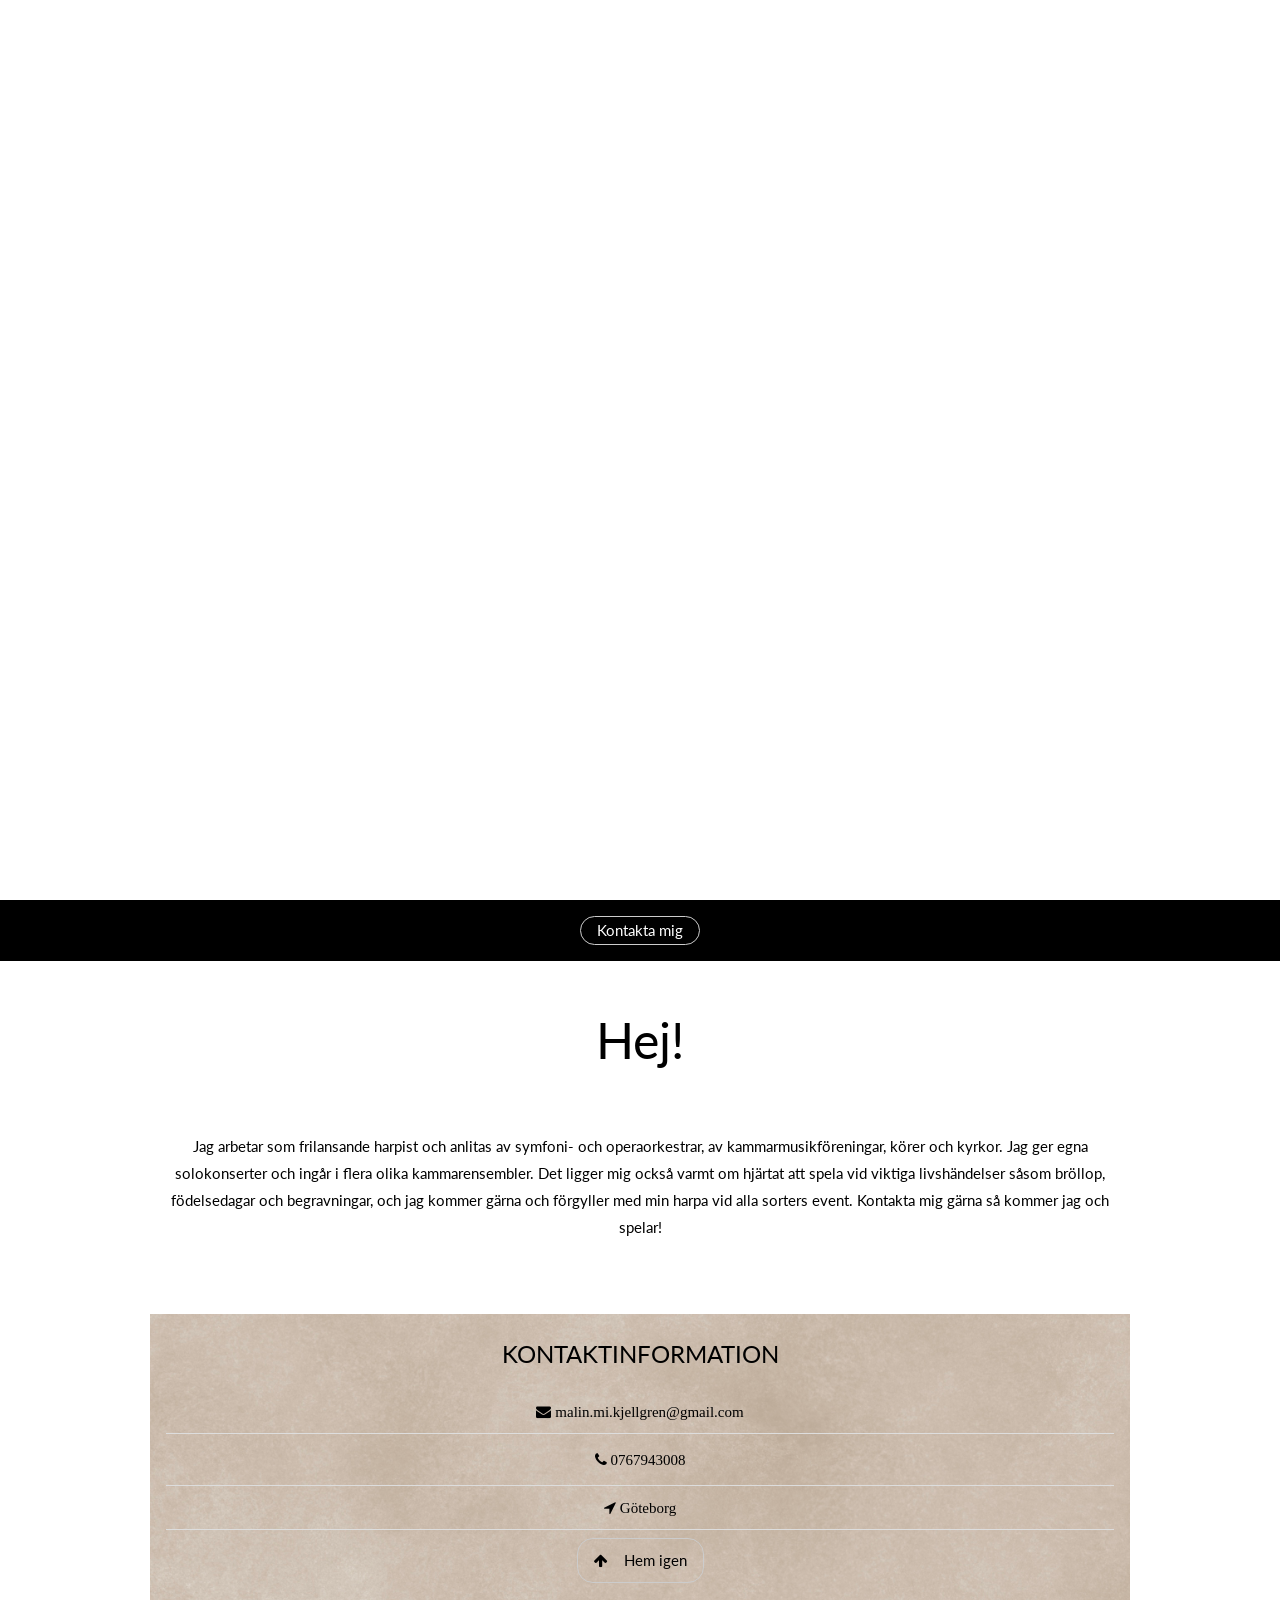
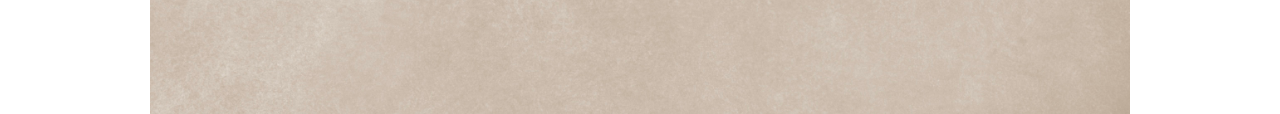
==== commit 3e92eff2: "updated div box" ====
--- a/index.html
+++ b/index.html
@@ -49,9 +49,9 @@
 
   <div class="w3-display-container w3-margin">
 
-    <p class="w3-center w3-text-black">Jag arbetar som frilansande harpist och anlitas av symfoni- och operaorkestrar, av kammarmusikföreningar, körer och kyrkor. Jag ger egna solokonserter och ingår i flera olika kammarensembler. Det ligger mig också varmt om hjärtat att spela vid viktiga livshändelser såsom bröllop, födelsedagar och begravningar, och jag kommer gärna och förgyller med min harpa vid alla sorters event. </p>
-  </div>
-    <p class="w3-center w3-text-black"> Kontakta mig gärna så kommer jag och spelar! </p>
+    <p class="w3-content w3-container w3-padding-32 w3-center w3-text-black">Jag arbetar som frilansande harpist och anlitas av symfoni- och operaorkestrar, av kammarmusikföreningar, körer och kyrkor. Jag ger egna solokonserter och ingår i flera olika kammarensembler. Det ligger mig också varmt om hjärtat att spela vid viktiga livshändelser såsom bröllop, födelsedagar och begravningar, och jag kommer gärna och förgyller med min harpa vid alla sorters event. Kontakta mig gärna så kommer jag och spelar!</p>
+  </div>
+  </div>
   </div>
 
 <!-- musikvideos
